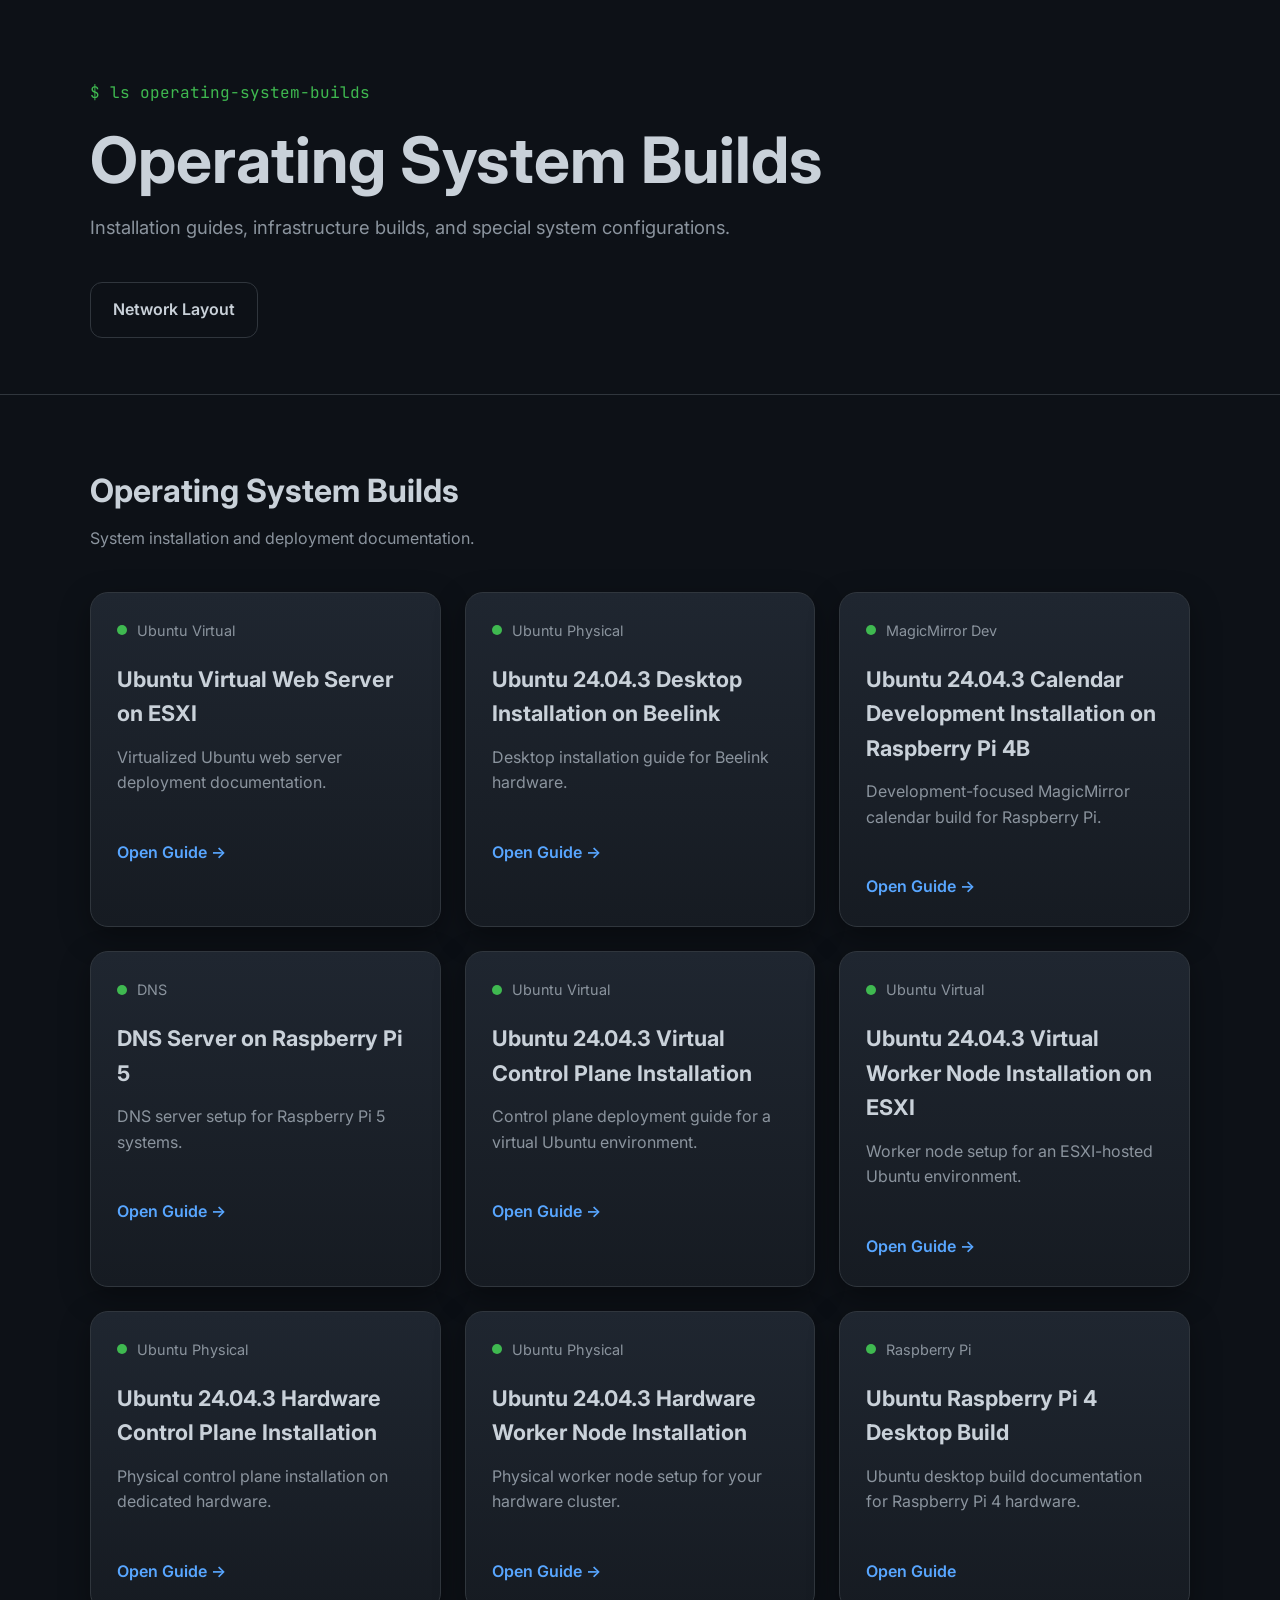
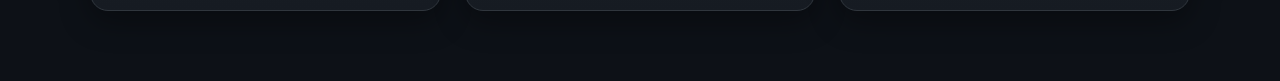
==== computers/index.html @ 4f18c069 "new subpage" ====
<!DOCTYPE html>
<html lang="en">
<head>
  <meta charset="UTF-8" />
  <meta name="viewport" content="width=device-width, initial-scale=1.0" />

  <title>Operating System Builds | Dark Tower Project</title>

  <link rel="preconnect" href="https://fonts.googleapis.com">
  <link rel="preconnect" href="https://fonts.gstatic.com" crossorigin>

  <link href="https://fonts.googleapis.com/css2?family=Inter:wght@300;400;500;600;700&family=JetBrains+Mono:wght@400;500&display=swap" rel="stylesheet">

  <link rel="stylesheet" href="../style.css" />
  <script src="/js/copy-block.js" defer></script>
</head>
<body>

  <header class="hero hero-compact">
    <div class="container">
      <p class="terminal-line">$ ls operating-system-builds</p>
      <h1>Operating System Builds</h1>
      <p class="subtitle">
        Installation guides, infrastructure builds, and special system configurations.
      </p>

      <div class="hero-buttons">
        <a href="../network_layout.html" class="btn secondary">Network Layout</a>
      </div>
    </div>
  </header>

  <main>
    <section class="projects container">
      <div class="section-header">
        <h2>Operating System Builds</h2>
        <p>System installation and deployment documentation.</p>
      </div>

      <div class="project-grid">

        <article class="card">
          <div class="card-top">
            <span class="status online"></span>
            <span class="card-label">Ubuntu Virtual</span>
          </div>
          <h3>Ubuntu Virtual Web Server on ESXI</h3>
          <p>Virtualized Ubuntu web server deployment documentation.</p>
          <a href="./Ubuntu/Virtual/Services/index.html" class="card-link">Open Guide →</a>
        </article>

        <article class="card">
          <div class="card-top">
            <span class="status online"></span>
            <span class="card-label">Ubuntu Physical</span>
          </div>
          <h3>Ubuntu 24.04.3 Desktop Installation on Beelink</h3>
          <p>Desktop installation guide for Beelink hardware.</p>
          <a href="./Ubuntu/Physical/Beelink/index.html" class="card-link">Open Guide →</a>
        </article>

        <article class="card">
          <div class="card-top">
            <span class="status online"></span>
            <span class="card-label">MagicMirror Dev</span>
          </div>
          <h3>Ubuntu 24.04.3 Calendar Development Installation on Raspberry Pi 4B</h3>
          <p>Development-focused MagicMirror calendar build for Raspberry Pi.</p>
          <a href="./Ubuntu/Physical/MagicMirrorDevelopment/index.html" class="card-link">Open Guide →</a>
        </article>

        <article class="card">
          <div class="card-top">
            <span class="status online"></span>
            <span class="card-label">DNS</span>
          </div>
          <h3>DNS Server on Raspberry Pi 5</h3>
          <p>DNS server setup for Raspberry Pi 5 systems.</p>
          <a href="./Ubuntu/Physical/DNSServer/index.html" class="card-link">Open Guide →</a>
        </article>

        <article class="card">
          <div class="card-top">
            <span class="status online"></span>
            <span class="card-label">Ubuntu Virtual</span>
          </div>
          <h3>Ubuntu 24.04.3 Virtual Control Plane Installation</h3>
          <p>Control plane deployment guide for a virtual Ubuntu environment.</p>
          <a href="./Ubuntu/Virtual/Desktop/index.html" class="card-link">Open Guide →</a>
        </article>

        <article class="card">
          <div class="card-top">
            <span class="status online"></span>
            <span class="card-label">Ubuntu Virtual</span>
          </div>
          <h3>Ubuntu 24.04.3 Virtual Worker Node Installation on ESXI</h3>
          <p>Worker node setup for an ESXI-hosted Ubuntu environment.</p>
          <a href="./Ubuntu/Virtual/Node/index.html" class="card-link">Open Guide →</a>
        </article>

        <article class="card">
          <div class="card-top">
            <span class="status online"></span>
            <span class="card-label">Ubuntu Physical</span>
          </div>
          <h3>Ubuntu 24.04.3 Hardware Control Plane Installation</h3>
          <p>Physical control plane installation on dedicated hardware.</p>
          <a href="./Ubuntu/Physical/3050/Desktop/index.html" class="card-link">Open Guide →</a>
        </article>

        <article class="card">
          <div class="card-top">
            <span class="status online"></span>
            <span class="card-label">Ubuntu Physical</span>
          </div>
          <h3>Ubuntu 24.04.3 Hardware Worker Node Installation</h3>
          <p>Physical worker node setup for your hardware cluster.</p>
          <a href="./Ubuntu/Physical/3050/Node/index.html" class="card-link">Open Guide →</a>
        </article>

        <article class="card">
          <div class="card-top">
            <span class="status online"></span>
            <span class="card-label">Raspberry Pi</span>
          </div>
          <h3>Ubuntu Raspberry Pi 4 Desktop Build</h3>
          <p>Ubuntu desktop build documentation for Raspberry Pi 4 hardware.</p>
          <a href="./Ubuntu/Physical/RaspberryPI4/index.html" class="card-link">Open Guide
---- style.css ----
/* style.css */

:root {

  --bg: #0d1117;
  --panel: #161b22;
  --panel-light: #1f2630;

  --text: #c9d1d9;
  --muted: #8b949e;

  --accent: #58a6ff;
  --accent-hover: #79c0ff;

  --border: #30363d;

  --success: #3fb950;
  --warning: #d29922;

  --shadow:
    0 10px 30px rgba(0, 0, 0, 0.35);

  --radius: 18px;
}

* {
  margin: 0;
  padding: 0;
  box-sizing: border-box;
}

html {
  scroll-behavior: smooth;
}

body {

  background: var(--bg);
  color: var(--text);

  font-family: "Inter", sans-serif;
  line-height: 1.6;
}

.container {
  width: min(1100px, 92%);
  margin: auto;
}

/* -------------------- */
/* HERO */
/* -------------------- */

.hero {

  padding:
    100px 0
    80px;

  border-bottom:
    1px solid var(--border);
}

.terminal-line {

  font-family:
    "JetBrains Mono",
    monospace;

  color:
    var(--success);

  margin-bottom:
    20px;
}

.hero h1 {

  font-size:
    clamp(2.5rem, 7vw, 5rem);

  line-height:
    1.05;

  margin-bottom:
    20px;
}

.subtitle {

  color:
    var(--muted);

  font-size:
    1.15rem;

  max-width:
    700px;
}

.hero-layout {
  display: flex;
  justify-content: space-between;
  align-items: stretch;
  gap: 3rem;
}

.hero-copy {
  flex: 1 1 auto;
  max-width: 700px;
  min-height: 320px;
}

.hero-art {
  flex: 0 0 400px;
  display: flex;
  align-items: stretch;
}

.hero-logo {
  height: 100%;
  width: 100%;
  object-fit: contain;
}

.hero-compact {
  padding: 80px 0 56px;
}

.hero-compact h1 {
  font-size: clamp(2.2rem, 6vw, 4rem);
}

.timeline-item .card-link {
  margin-top: 14px;
}
.hero-buttons {

  display:
    flex;

  gap:
    16px;

  margin-top:
    40px;

  flex-wrap:
    wrap;
}

.btn {

  padding:
    14px 22px;

  border-radius:
    12px;

  text-decoration:
    none;

  font-weight:
    600;

  transition:
    0.25s ease;
}

.btn.primary {

  background:
    var(--accent);

  color:
    #fff;
}

.btn.primary:hover {

  background:
    var(--accent-hover);

  transform:
    translateY(-2px);
}

.btn.secondary {

  border:
    1px solid var(--border);

  color:
    var(--text);
}

.btn.secondary:hover {

  background:
    var(--panel);
}

/* -------------------- */
/* SECTIONS */
/* -------------------- */

section {
  padding: 70px 0;
}

.section-header {
  margin-bottom: 40px;
}

.section-header h2 {

  font-size:
    2rem;

  margin-bottom:
    10px;
}

.section-header p {
  color: var(--muted);
}

/* -------------------- */
/* TAGS */
/* -------------------- */

.tags,
.card-tags {

  display:
    flex;

  flex-wrap:
    wrap;

  gap:
    10px;
}

.tags {
  margin-top: 24px;
}

.tags span,
.card-tags span {

  background:
    var(--panel);

  border:
    1px solid var(--border);

  padding:
    6px 12px;

  border-radius:
    999px;

  font-size:
    0.9rem;

  color:
    var(--muted);
}

/* -------------------- */
/* PROJECT CARDS */
/* -------------------- */

.project-grid {

  display:
    grid;

  grid-template-columns:
    repeat(auto-fit, minmax(280px, 1fr));

  gap:
    24px;
}

.card {

  background:
    linear-gradient(
      180deg,
      var(--panel-light),
      var(--panel)
    );

  border:
    1px solid var(--border);

  border-radius:
    var(--radius);

  padding:
    26px;

  box-shadow:
    var(--shadow);

  transition:
    0.25s ease;
}

.card:hover {

  transform:
    translateY(-5px);

  border-color:
    var(--accent);
}

.card-top {

  display:
    flex;

  align-items:
    center;

  gap:
    10px;

  margin-bottom:
    20px;
}

.status {

  width:
    10px;

  height:
    10px;

  border-radius:
    50%;
}

.status.online {
  background: var(--success);
}

.status.warning {
  background: var(--warning);
}

.card-label {

  color:
    var(--muted);

  font-size:
    0.9rem;
}

.card h3 {

  font-size:
    1.35rem;

  margin-bottom:
    14px;
}

.card p {

  color:
    var(--muted);

  margin-bottom:
    20px;
}

.card-link {

  display:
    inline-block;

  margin-top:
    24px;

  text-decoration:
    none;

  color:
    var(--accent);

  font-weight:
    600;
}

.card-link:hover {
  color: var(--accent-hover);
}

/* -------------------- */
/* TIMELINE */
/* -------------------- */

.timeline-list {

  display:
    flex;

  flex-direction:
    column;

  gap:
    26px;
}

.timeline-item {

  display:
    grid;

  grid-template-columns:
    120px 1fr;

  gap:
    20px;

  padding:
    22px;

  border:
    1px solid var(--border);

  border-radius:
    var(--radius);

  background:
    var(--panel);
}

.year {

  color:
    var(--accent);

  font-weight:
    700;

  font-size:
    1.1rem;
}

.timeline-item p {
  color: var(--muted);
}

/* -------------------- */
/* FOOTER */
/* -------------------- */

footer {

  border-top:
    1px solid var(--border);

  padding:
    30px 0;
}

.footer-content {

  display:
    flex;

  justify-content:
    space-between;

  align-items:
    center;

  flex-wrap:
    wrap;

  gap:
    16px;
}

.footer-links {

  display:
    flex;

  gap:
    20px;
}

.footer-links a {

  color:
    var(--muted);

  text-decoration:
    none;
}

.footer-links a:hover {
  color: var(--accent);
}

/* -------------------- */
/* MOBILE */
/* -------------------- */

@media (max-width: 700px) {

  .timeline-item {

    grid-template-columns:
      1fr;
  }

  .hero {

    padding-top:
      70px;
  }
}
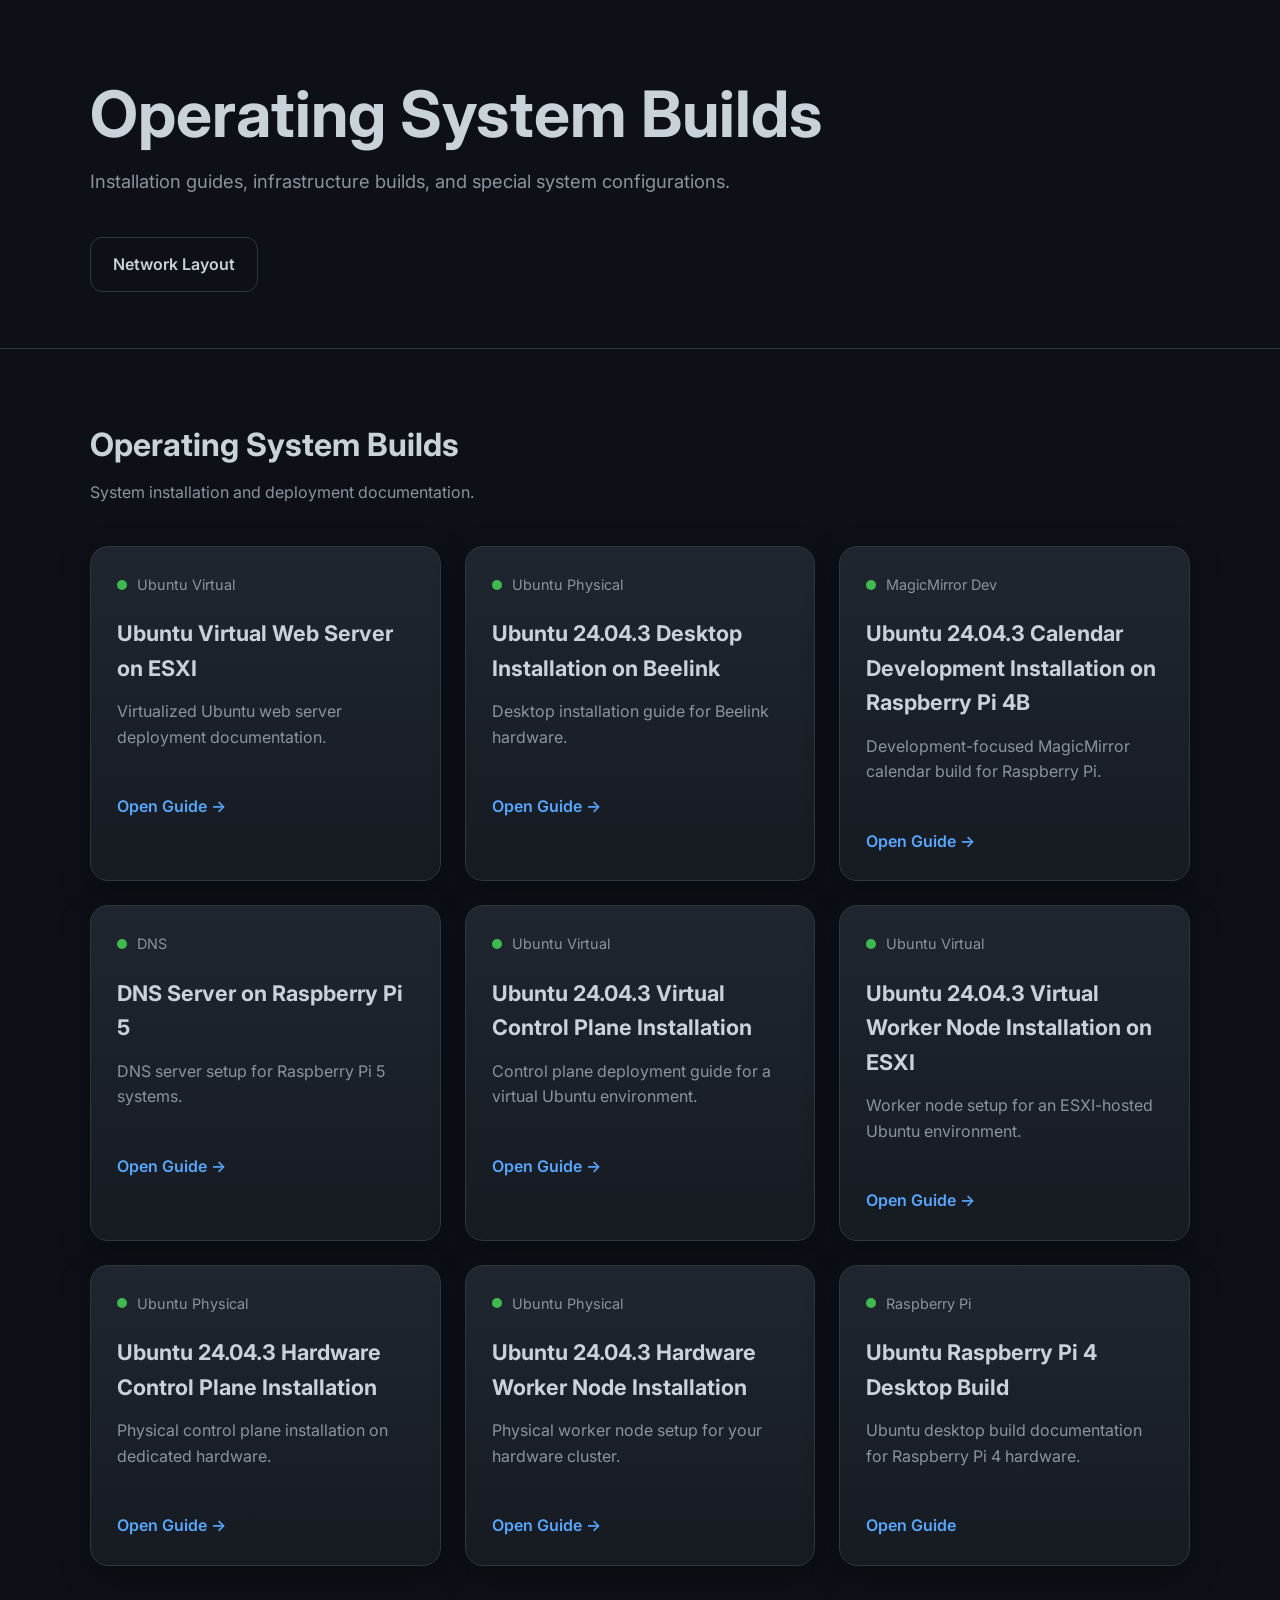
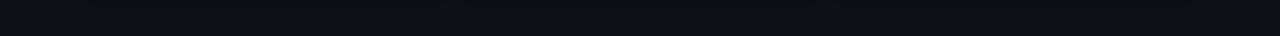
==== commit fac12e4f: "CHaned header and added a new section to the index.html file. Also updated the computers/index.html " ====
--- a/computers/index.html
+++ b/computers/index.html
@@ -18,7 +18,6 @@
 
   <header class="hero hero-compact">
     <div class="container">
-      <p class="terminal-line">$ ls operating-system-builds</p>
       <h1>Operating System Builds</h1>
       <p class="subtitle">
         Installation guides, infrastructure builds, and special system configurations.
